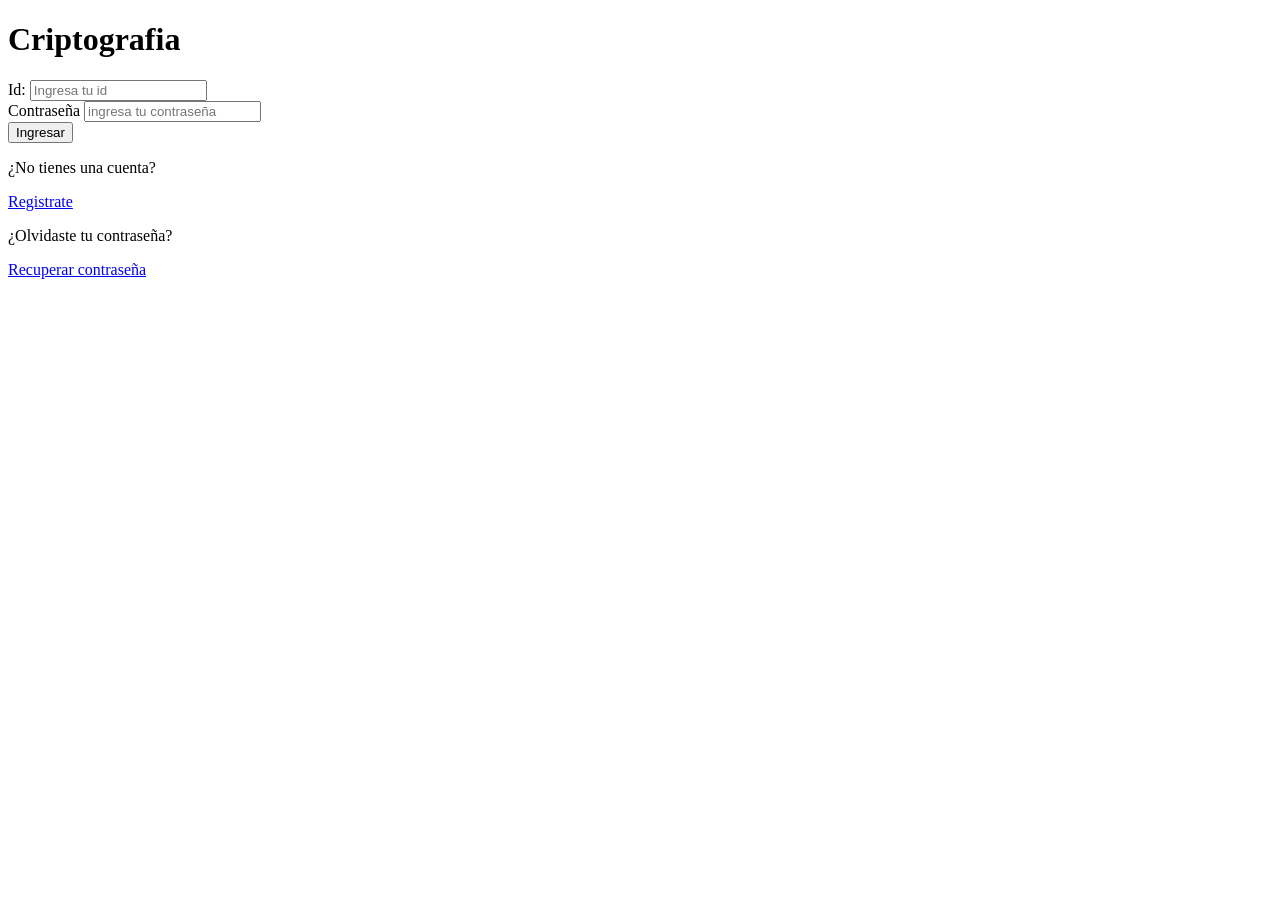
==== criptografia/src/main/resources/static/index.html @ 706cf187 "Subida de datos" ====
<!DOCTYPE html>
<html lang="es">

<head>
    <meta charset="UTF-8">
    <meta name="viewport" content="width=device-width, initial-scale=1.0">
    <title>Criptografia</title>
</head>

<body>
    <h1>Criptografia</h1>
    <form id="formLogin">
        <label for="id">Id: </label>
        <input type="text" id="id" name="id" placeholder="Ingresa tu id " required>
        <br>
        <label for="pwd">Contraseña</label>
        <input type="password" id="pwd" name="pwd" placeholder="ingresa tu contraseña" required>
        <br>
        <button type="submit">Ingresar </button>
    </form>
    <p>¿No tienes una cuenta?</p>
    <a href="registro.html">Registrate</a>

    <p>¿Olvidaste tu contraseña? </p>
    <a href="recuperar.html">Recuperar contraseña</a>

    <script src="js/peticiones.js"></script>
</body>

</html>
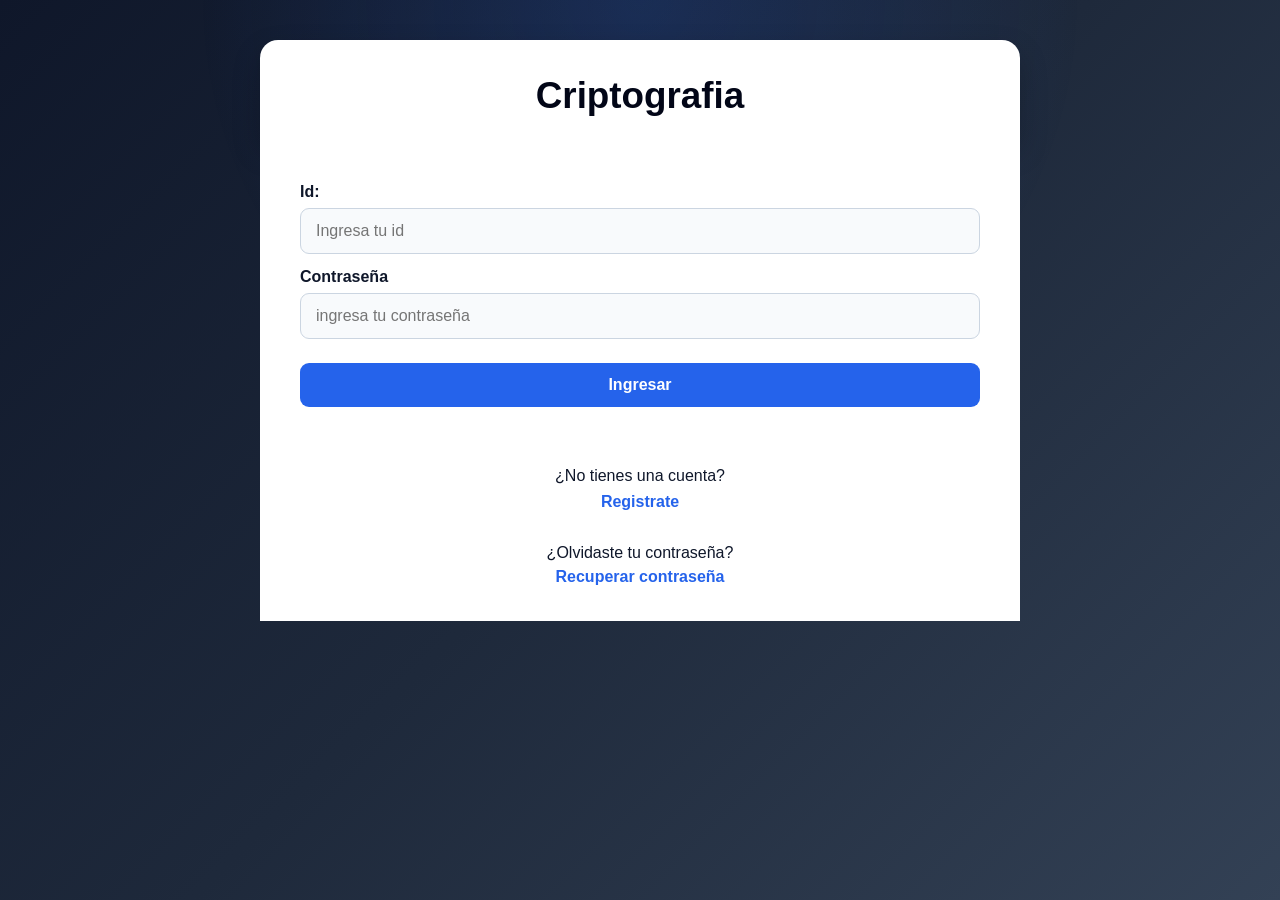
==== commit 72d53400: "Añadido de CSS" ====
--- a/criptografia/src/main/resources/static/index.html
+++ b/criptografia/src/main/resources/static/index.html
@@ -5,6 +5,7 @@
     <meta charset="UTF-8">
     <meta name="viewport" content="width=device-width, initial-scale=1.0">
     <title>Criptografia</title>
+    <link rel="stylesheet" href="style.css">
 </head>
 
 <body>
--- a/criptografia/src/main/resources/static/style.css
+++ b/criptografia/src/main/resources/static/style.css
@@ -0,0 +1,364 @@
+/* =========================================
+   PRACTICA 6 - CRIPTOGRAFIA
+   CSS GENERAL DEL SISTEMA
+   ========================================= */
+
+* {
+    box-sizing: border-box;
+    margin: 0;
+    padding: 0;
+}
+
+html {
+    min-height: 100%;
+}
+
+body {
+    min-height: 100vh;
+    font-family: Arial, Helvetica, sans-serif;
+    background: linear-gradient(135deg, #0f172a, #1e293b, #334155);
+    color: #020617;
+    padding: 40px 20px;
+
+    display: flex;
+    flex-direction: column;
+    align-items: center;
+}
+
+/* Fondo decorativo */
+body::before {
+    content: "";
+    position: fixed;
+    inset: 0;
+    background: radial-gradient(circle at top, rgba(37, 99, 235, 0.18), transparent 40%);
+    pointer-events: none;
+    z-index: -1;
+}
+
+/* =========================================
+   ESTRUCTURA GENERAL DE TARJETA
+   ========================================= */
+
+h1,
+form,
+body > p,
+body > a,
+h2,
+img,
+div {
+    width: 100%;
+    max-width: 760px;
+    background-color: #ffffff;
+}
+
+/* Título superior */
+h1 {
+    padding: 35px 40px 22px 40px;
+    border-radius: 18px 18px 0 0;
+    text-align: center;
+    font-size: 2.3rem;
+    color: #020617;
+    box-shadow: 0 12px 28px rgba(0, 0, 0, 0.22);
+}
+
+/* =========================================
+   FORMULARIOS
+   ========================================= */
+
+form {
+    padding: 30px 40px 35px 40px;
+    border-radius: 0;
+    box-shadow: none;
+}
+
+form p {
+    margin: 18px 0 8px 0;
+    font-size: 1rem;
+    font-weight: bold;
+    color: #0f172a;
+}
+
+label {
+    display: block;
+    margin-top: 14px;
+    margin-bottom: 7px;
+    font-weight: bold;
+    color: #0f172a;
+}
+
+input {
+    width: 100%;
+    padding: 13px 15px;
+    border: 1px solid #cbd5e1;
+    border-radius: 9px;
+    background-color: #f8fafc;
+    font-size: 1rem;
+    outline: none;
+    transition: 0.2s;
+}
+
+input:focus {
+    border-color: #2563eb;
+    background-color: #ffffff;
+    box-shadow: 0 0 0 3px rgba(37, 99, 235, 0.18);
+}
+
+button {
+    width: 100%;
+    margin-top: 24px;
+    padding: 13px 18px;
+    background-color: #2563eb;
+    color: #ffffff;
+    border: none;
+    border-radius: 9px;
+    font-size: 1rem;
+    font-weight: bold;
+    cursor: pointer;
+    transition: 0.2s;
+}
+
+button:hover {
+    background-color: #1d4ed8;
+    transform: translateY(-1px);
+}
+
+button:active {
+    transform: scale(0.98);
+}
+
+/* =========================================
+   TEXTOS Y ENLACES
+   ========================================= */
+
+p {
+    font-size: 1rem;
+    color: #0f172a;
+}
+
+a {
+    color: #2563eb;
+    font-weight: bold;
+    text-decoration: none;
+}
+
+a:hover {
+    color: #1d4ed8;
+    text-decoration: underline;
+}
+
+/* =========================================
+   BLOQUES DESPUÉS DEL FORMULARIO
+   ========================================= */
+
+/* Primer párrafo después del formulario */
+form + p {
+    text-align: center;
+    padding: 25px 40px 8px 40px;
+    margin: 0;
+    box-shadow: none;
+}
+
+/* Enlace después del primer párrafo */
+form + p + a {
+    display: block;
+    text-align: center;
+    padding: 0 40px 25px 40px;
+    margin: 0;
+    box-shadow: none;
+}
+
+/* Segundo párrafo después del formulario */
+form + p + a + p {
+    text-align: center;
+    padding: 8px 40px 0 40px;
+    margin: 0;
+    box-shadow: none;
+    border: none;
+}
+
+/* Segundo enlace después del formulario */
+form + p + a + p + a {
+    display: block;
+    text-align: center;
+    padding: 6px 40px 35px 40px;
+    margin: 0;
+    border: none;
+    border-radius: 0 0 18px 18px;
+    box-shadow: none;
+}
+
+/* Caso como recuperar contraseña: form + p con enlace dentro */
+form + p:last-child {
+    padding: 35px 40px 35px 40px;
+    border-radius: 0 0 18px 18px;
+    box-shadow: 0 12px 28px rgba(0, 0, 0, 0.22);
+}
+
+/* Enlace dentro de párrafo final */
+form + p:last-child a {
+    display: inline-block;
+}
+
+/* Si una página termina directamente en formulario */
+form:last-child {
+    border-radius: 0 0 18px 18px;
+    box-shadow: 0 12px 28px rgba(0, 0, 0, 0.22);
+}
+
+/* =========================================
+   PÁGINAS CON TEXTO ANTES DEL FORMULARIO
+   verificar.html y cambiar-pwd.html
+   ========================================= */
+
+h1 + p {
+    padding: 25px 40px 5px 40px;
+    text-align: center;
+    margin: 0;
+}
+
+h1 + p + p {
+    padding: 10px 40px 5px 40px;
+    text-align: center;
+    margin: 0;
+}
+
+h1 + p + form {
+    padding-top: 25px;
+}
+
+h1 + p + p + form {
+    padding-top: 25px;
+}
+
+/* =========================================
+   PÁGINA DE INICIO
+   ========================================= */
+
+img {
+    height: auto;
+    padding: 20px 40px;
+    object-fit: cover;
+}
+
+h2 {
+    padding: 20px 40px 10px 40px;
+    color: #2563eb;
+    font-size: 1.5rem;
+}
+
+div {
+    padding: 20px 40px 35px 40px;
+    line-height: 1.6;
+}
+
+div p {
+    margin-bottom: 14px;
+}
+
+div b {
+    color: #020617;
+}
+
+div i {
+    color: #2563eb;
+}
+
+strong {
+    color: #2563eb;
+}
+
+/* Enlace final de inicio.html */
+div + p {
+    text-align: center;
+    padding: 20px 40px 35px 40px;
+    border-radius: 0 0 18px 18px;
+    box-shadow: 0 12px 28px rgba(0, 0, 0, 0.22);
+}
+
+body > h1:first-of-type {
+    border-radius: 18px 18px 0 0;
+}
+
+body > h1:not(:last-child),
+body > form:not(:last-child),
+body > p:not(:last-child),
+body > a:not(:last-child),
+body > div:not(:last-child),
+body > img:not(:last-child),
+body > h2:not(:last-child) {
+    border-bottom-left-radius: 0;
+    border-bottom-right-radius: 0;
+}
+
+
+body > :last-child {
+    border-radius: 0 0 18px 18px;
+    box-shadow: 0 12px 28px rgba(0, 0, 0, 0.22);
+}
+
+script {
+    display: none;
+}
+
+/* =========================================
+   RESPONSIVO
+   ========================================= */
+
+@media (max-width: 700px) {
+    body {
+        padding: 25px 14px;
+    }
+
+    h1 {
+        font-size: 1.8rem;
+        padding: 28px 24px 15px 24px;
+    }
+
+    form {
+        padding: 24px;
+    }
+
+    form + p,
+    form + p + a,
+    form + p + a + p,
+    form + p + a + p + a,
+    form + p:last-child,
+    h1 + p,
+    h1 + p + p,
+    div + p,
+    h2,
+    img,
+    div {
+        padding-left: 24px;
+        padding-right: 24px;
+    }
+
+    input,
+    button {
+        font-size: 0.95rem;
+    }
+
+form + p + a + p {
+    padding-bottom: 0;
+    box-shadow: none;
+}
+
+form + p + a + p + a {
+    padding-top: 6px;
+    border-top: none;
+    box-shadow: none;
+}
+
+/* La sombra solo queda al final de toda la tarjeta */
+body > a:last-of-type,
+body > p:last-of-type {
+    box-shadow: none;
+}
+
+/* Cierre visual correcto de la tarjeta */
+body > :last-child {
+    border-radius: 0 0 18px 18px;
+    box-shadow: 0 12px 28px rgba(0, 0, 0, 0.22);
+    border-top: none;
+}
+}
